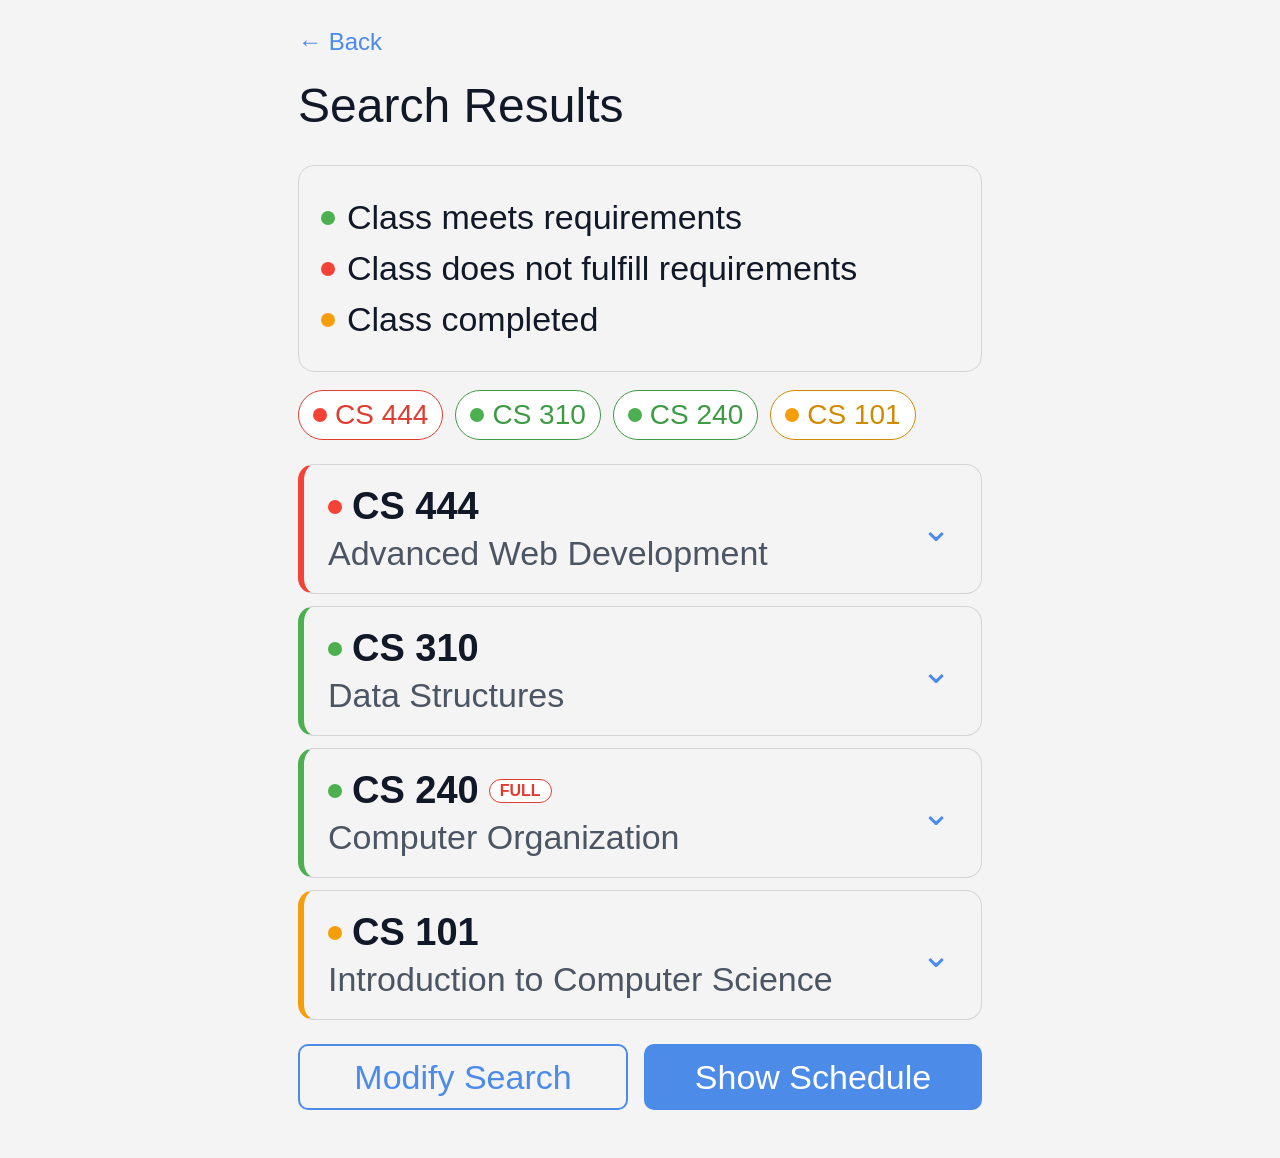
==== results.html @ 7bf7017e "Added search for classes" ====
<!DOCTYPE html>
<html lang="en">
<head>
  <meta charset="UTF-8" />
  <meta name="viewport" content="width=device-width, initial-scale=1.0" />
  <title>Search Results</title>
  <link rel="stylesheet" href="results.css" />
</head>
<body>
  <main class="results-page">
    <a class="back-link" href="search.html">← Back</a>
    <h1>Search Results</h1>

    <section class="legend-card">
      <p><span class="dot green"></span>Class meets requirements</p>
      <p><span class="dot red"></span>Class does not fulfill requirements</p>
      <p><span class="dot orange"></span>Class completed</p>
    </section>

    <section id="chipRow" class="chip-row"></section>
    <section id="resultsList" class="results-list"></section>

    <section class="bottom-actions">
      <a class="outline-button" href="search.html">Modify Search</a>
      <button class="primary-button" type="button" onclick="alert('Mock: schedule shown!')">Show Schedule</button>
    </section>
  </main>

  <script src="results.js"></script>
</body>
</html>
---- results.css ----
*{box-sizing:border-box}
body{margin:0;font-family:Arial,Helvetica,sans-serif;background:#f4f4f4;color:#111827}
.results-page{max-width:720px;margin:28px auto 48px;padding:0 18px}
.back-link{color:#4c8be8;text-decoration:none;font-size:24px}
h1{font-size:48px;font-weight:500;margin:22px 0 32px}
.legend-card,.result-card{border:1px solid #d4d4d8;border-radius:16px;background:#f4f4f4}
.legend-card{padding:20px 22px;margin-bottom:18px}
.legend-card p{font-size:34px;margin:12px 0;display:flex;align-items:center;gap:12px}
.dot{width:14px;height:14px;border-radius:50%;display:inline-block}.green{background:#4caf50}.red{background:#f44336}.orange{background:#f59e0b}
.chip-row{display:flex;flex-wrap:wrap;gap:12px;margin:10px 0 24px}
.chip{padding:8px 14px;border-radius:999px;border:1px solid currentColor;background:#fff;font-size:28px;display:flex;align-items:center;gap:8px}
.chip.green{color:#3e9a45}.chip.red{color:#df3c30}.chip.orange{color:#d08a00}
.results-list{display:flex;flex-direction:column;gap:12px}
.result-card{padding:20px 24px;border-left:6px solid}
.result-top{display:flex;justify-content:space-between;align-items:center}
.result-code{font-size:38px;font-weight:700;display:flex;align-items:center;gap:10px}
.result-title{font-size:34px;color:#4b5563;margin-top:6px}
.result-toggle{border:none;background:none;color:#4c8be8;font-size:36px;cursor:pointer}
.result-details{margin-top:10px;color:#374151;font-size:24px;display:none}
.result-card.open .result-details{display:block}
.bottom-actions{display:flex;gap:16px;margin-top:24px}
.outline-button,.primary-button{flex:1;height:66px;border-radius:10px;font-size:34px;display:flex;align-items:center;justify-content:center;text-decoration:none}
.outline-button{border:2px solid #4c8be8;color:#4c8be8}
.primary-button{border:none;background:#4c8be8;color:#fff}
@media (max-width:900px){h1{font-size:40px}.legend-card p{font-size:24px}.chip{font-size:22px}.result-code{font-size:30px}.result-title{font-size:24px}}
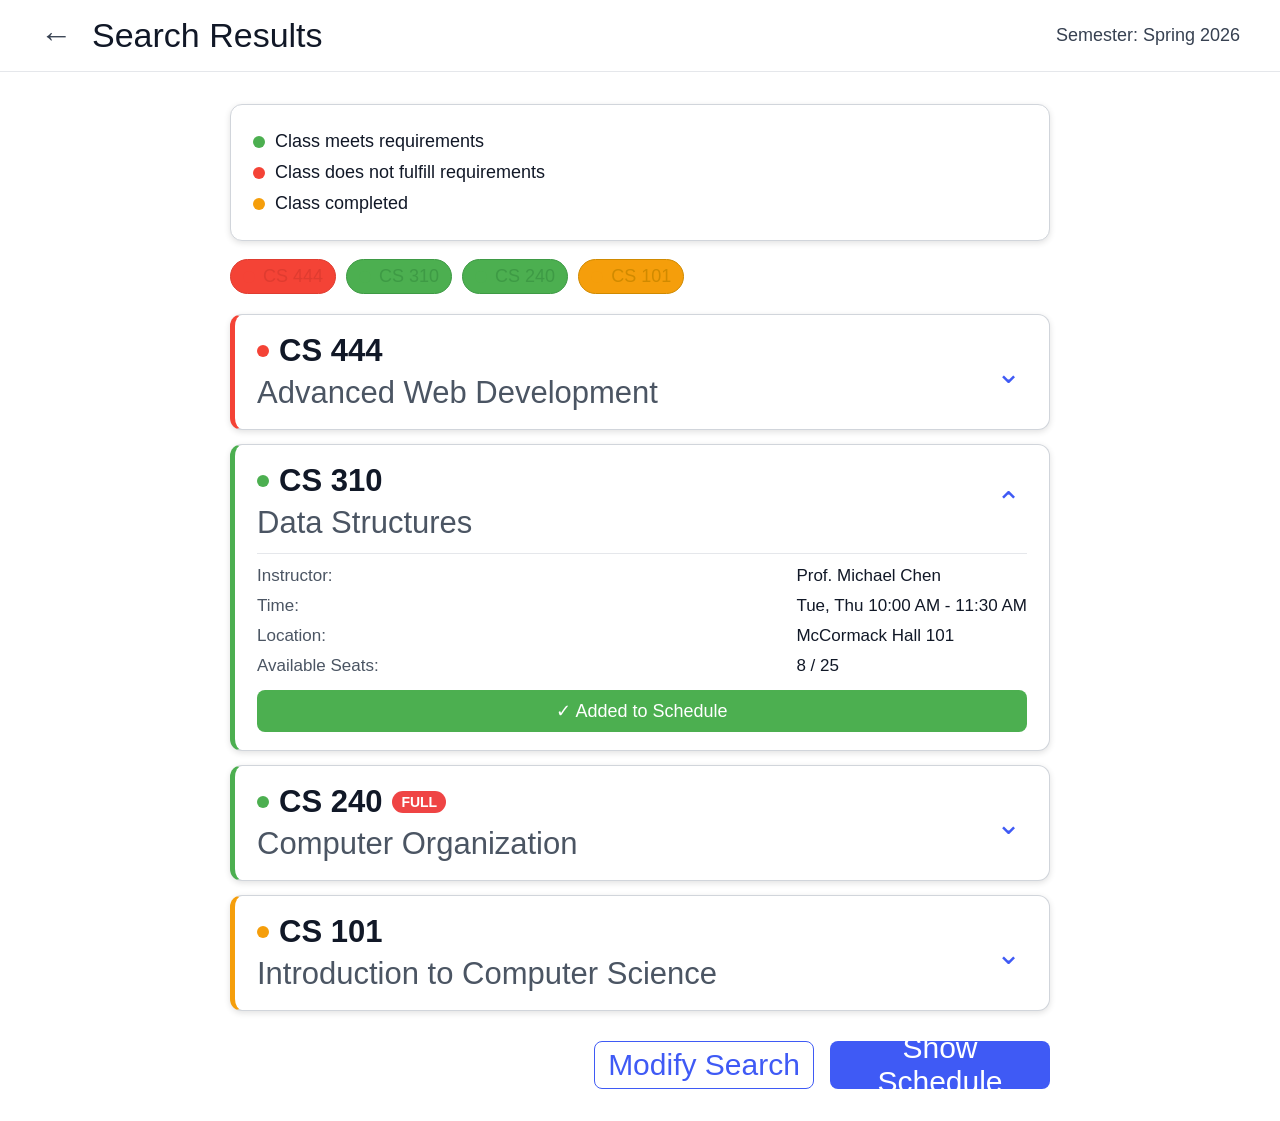
==== commit f96c6aa4: "Changes to results and criteria pages" ====
--- a/results.html
+++ b/results.html
@@ -7,10 +7,13 @@
   <link rel="stylesheet" href="results.css" />
 </head>
 <body>
+  <header class="top-bar">
+    <a class="back-link" href="search.html">←</a>
+    <h1>Search Results</h1>
+    <p class="semester">Semester: Spring 2026</p>
+  </header>
+
   <main class="results-page">
-    <a class="back-link" href="search.html">← Back</a>
-    <h1>Search Results</h1>
-
     <section class="legend-card">
       <p><span class="dot green"></span>Class meets requirements</p>
       <p><span class="dot red"></span>Class does not fulfill requirements</p>
@@ -28,4 +31,4 @@
 
   <script src="results.js"></script>
 </body>
-</html>+</html>
--- a/results.css
+++ b/results.css
@@ -1,25 +1,40 @@
-*{box-sizing:border-box}
-body{margin:0;font-family:Arial,Helvetica,sans-serif;background:#f4f4f4;color:#111827}
-.results-page{max-width:720px;margin:28px auto 48px;padding:0 18px}
-.back-link{color:#4c8be8;text-decoration:none;font-size:24px}
-h1{font-size:48px;font-weight:500;margin:22px 0 32px}
-.legend-card,.result-card{border:1px solid #d4d4d8;border-radius:16px;background:#f4f4f4}
-.legend-card{padding:20px 22px;margin-bottom:18px}
-.legend-card p{font-size:34px;margin:12px 0;display:flex;align-items:center;gap:12px}
-.dot{width:14px;height:14px;border-radius:50%;display:inline-block}.green{background:#4caf50}.red{background:#f44336}.orange{background:#f59e0b}
-.chip-row{display:flex;flex-wrap:wrap;gap:12px;margin:10px 0 24px}
-.chip{padding:8px 14px;border-radius:999px;border:1px solid currentColor;background:#fff;font-size:28px;display:flex;align-items:center;gap:8px}
-.chip.green{color:#3e9a45}.chip.red{color:#df3c30}.chip.orange{color:#d08a00}
-.results-list{display:flex;flex-direction:column;gap:12px}
-.result-card{padding:20px 24px;border-left:6px solid}
-.result-top{display:flex;justify-content:space-between;align-items:center}
-.result-code{font-size:38px;font-weight:700;display:flex;align-items:center;gap:10px}
-.result-title{font-size:34px;color:#4b5563;margin-top:6px}
-.result-toggle{border:none;background:none;color:#4c8be8;font-size:36px;cursor:pointer}
-.result-details{margin-top:10px;color:#374151;font-size:24px;display:none}
-.result-card.open .result-details{display:block}
-.bottom-actions{display:flex;gap:16px;margin-top:24px}
-.outline-button,.primary-button{flex:1;height:66px;border-radius:10px;font-size:34px;display:flex;align-items:center;justify-content:center;text-decoration:none}
-.outline-button{border:2px solid #4c8be8;color:#4c8be8}
-.primary-button{border:none;background:#4c8be8;color:#fff}
-@media (max-width:900px){h1{font-size:40px}.legend-card p{font-size:24px}.chip{font-size:22px}.result-code{font-size:30px}.result-title{font-size:24px}}+* { box-sizing: border-box; }
+body { margin: 0; font-family: Arial, Helvetica, sans-serif; color: #111827; background: #fff; }
+.top-bar { height: 72px; display: flex; align-items: center; border-bottom: 1px solid #e5e7eb; padding: 0 40px; }
+.back-link { text-decoration: none; color: #374151; font-size: 32px; margin-right: 20px; }
+.top-bar h1 { margin: 0; font-size: 34px; font-weight: 400; }
+.semester { margin-left: auto; color: #374151; font-size: 18px; }
+
+.results-page { max-width: 900px; margin: 0 auto; padding: 32px 40px; }
+.legend-card,.result-card { border: 1px solid #d1d5db; border-radius: 12px; background: #fff; box-shadow: 0 2px 6px rgba(0,0,0,0.12); }
+.legend-card { padding: 16px 22px; margin-bottom: 18px; }
+.legend-card p { margin: 10px 0; font-size: 18px; display: flex; align-items: center; gap: 10px; }
+.dot { width: 12px; height: 12px; border-radius: 50%; display: inline-block; }
+.green { background: #4caf50; }
+.red { background: #f44336; }
+.orange { background: #f59e0b; }
+.chip-row { display: flex; flex-wrap: wrap; gap: 10px; margin: 8px 0 20px; }
+.chip { border: 1px solid currentColor; border-radius: 999px; padding: 6px 12px; font-size: 18px; display: flex; align-items: center; gap: 8px; }
+.chip.green { color: #3e9a45; } .chip.red { color: #df3c30; } .chip.orange { color: #d08a00; }
+
+.results-list { display: flex; flex-direction: column; gap: 14px; }
+.result-card { border-left: 5px solid; padding: 18px 22px; }
+.result-top { display: flex; justify-content: space-between; align-items: center; }
+.result-code { font-size: 31px; font-weight: 700; display: flex; align-items: center; gap: 10px; }
+.result-title { margin-top: 6px; font-size: 31px; color: #4b5563; }
+.full-badge { color: #fff; background: #ef4444; font-size: 14px; border-radius: 999px; padding: 3px 9px; }
+.result-toggle { border: none; background: none; color: #3f5af5; font-size: 30px; cursor: pointer; }
+.result-details { display: none; margin-top: 12px; border-top: 1px solid #e5e7eb; padding-top: 12px; }
+.result-card.open .result-details { display: block; }
+.details-grid { display: grid; grid-template-columns: 1fr auto; gap: 10px 24px; font-size: 17px; }
+.details-grid strong { font-weight: 400; color: #4b5563; }
+.added-button { margin-top: 14px; width: 100%; height: 42px; border: none; border-radius: 8px; background: #4caf50; color: #fff; font-size: 18px; }
+
+.bottom-actions { display: flex; justify-content: flex-end; gap: 16px; margin-top: 30px; }
+.outline-button,.primary-button {
+  width: 220px; height: 48px; border-radius: 8px; font-size: 30px; display: flex;
+  align-items: center; justify-content: center; text-decoration: none; cursor: pointer; transition: outline 0.15s ease;
+}
+.outline-button { border: 1px solid #3f5af5; color: #3f5af5; background: #fff; }
+.primary-button { border: none; color: #fff; background: #3f5af5; }
+.outline-button:hover,.primary-button:hover,.result-toggle:hover { outline: 3px solid rgba(59,130,246,0.25); }
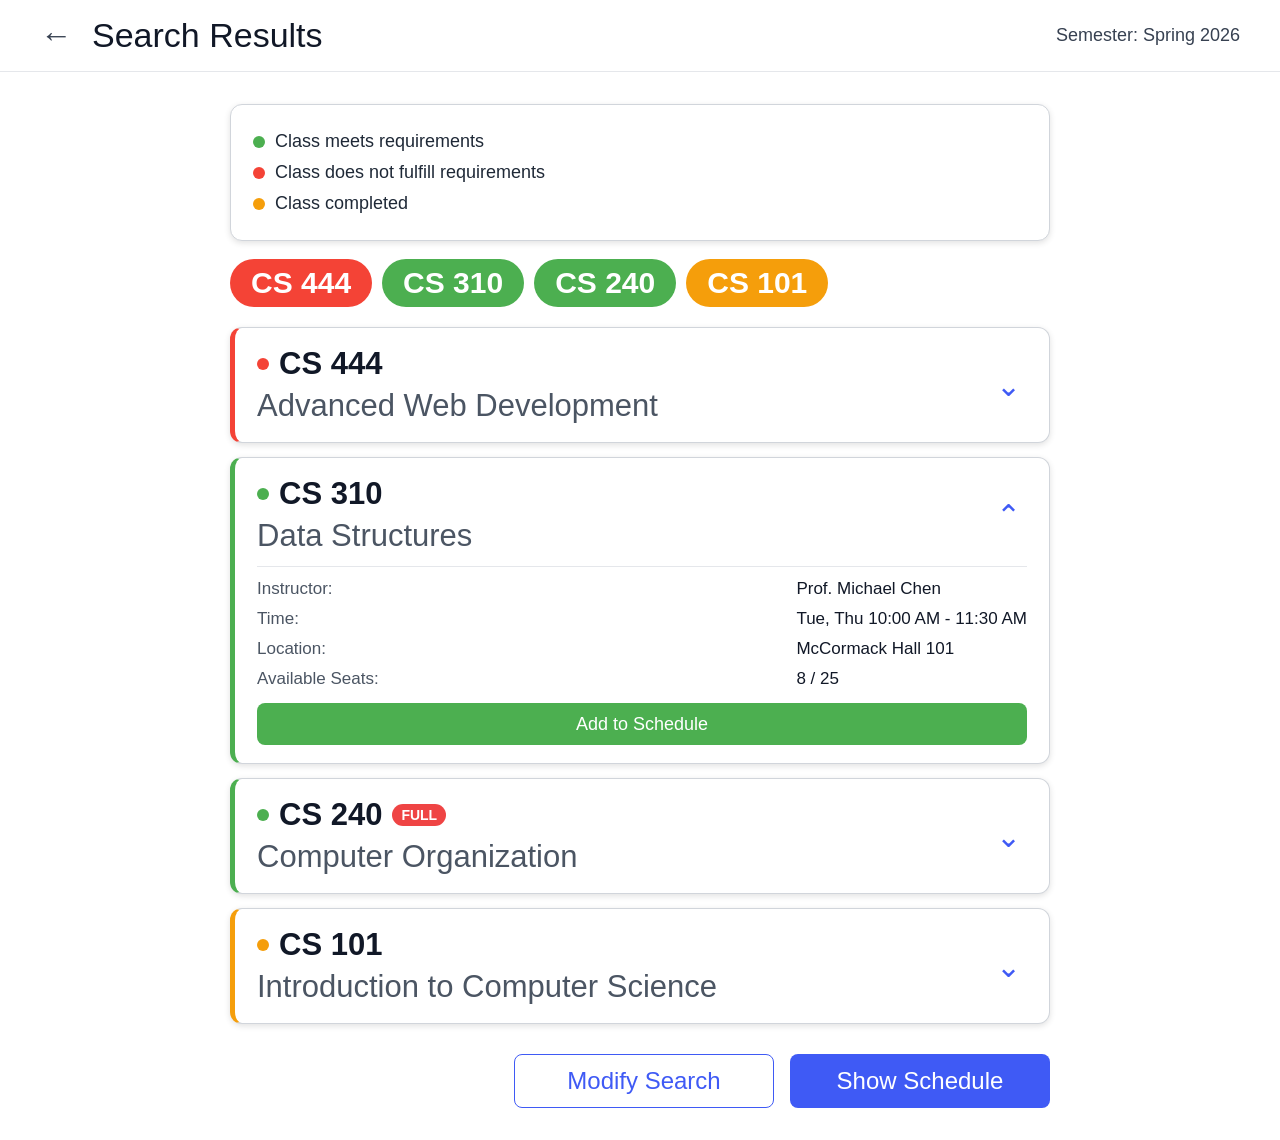
==== commit 93735436: "Merge pull request #1 from OqO3/main Added search for classes" ====
--- a/results.html
+++ b/results.html
@@ -25,7 +25,7 @@
 
     <section class="bottom-actions">
       <a class="outline-button" href="search.html">Modify Search</a>
-      <button class="primary-button" type="button" onclick="alert('Mock: schedule shown!')">Show Schedule</button>
+      <a class="primary-button" href="schedule.html">Show Schedule</a>
     </section>
   </main>
 
--- a/results.css
+++ b/results.css
@@ -8,14 +8,14 @@
 .results-page { max-width: 900px; margin: 0 auto; padding: 32px 40px; }
 .legend-card,.result-card { border: 1px solid #d1d5db; border-radius: 12px; background: #fff; box-shadow: 0 2px 6px rgba(0,0,0,0.12); }
 .legend-card { padding: 16px 22px; margin-bottom: 18px; }
-.legend-card p { margin: 10px 0; font-size: 18px; display: flex; align-items: center; gap: 10px; }
+.legend-card p { margin: 10px 0; font-size: 18px; color: #1f2937; font-weight: 500; display: flex; align-items: center; gap: 10px; }
 .dot { width: 12px; height: 12px; border-radius: 50%; display: inline-block; }
 .green { background: #4caf50; }
 .red { background: #f44336; }
 .orange { background: #f59e0b; }
 .chip-row { display: flex; flex-wrap: wrap; gap: 10px; margin: 8px 0 20px; }
-.chip { border: 1px solid currentColor; border-radius: 999px; padding: 6px 12px; font-size: 18px; display: flex; align-items: center; gap: 8px; }
-.chip.green { color: #3e9a45; } .chip.red { color: #df3c30; } .chip.orange { color: #d08a00; }
+.chip { border: 1px solid transparent; border-radius: 999px; padding: 6px 20px; font-size: 30px; font-weight: 600; color: #ffffff; }
+.chip.green { background: #4caf50; } .chip.red { background: #f44336; } .chip.orange { background: #f59e0b; }
 
 .results-list { display: flex; flex-direction: column; gap: 14px; }
 .result-card { border-left: 5px solid; padding: 18px 22px; }
@@ -28,11 +28,16 @@
 .result-card.open .result-details { display: block; }
 .details-grid { display: grid; grid-template-columns: 1fr auto; gap: 10px 24px; font-size: 17px; }
 .details-grid strong { font-weight: 400; color: #4b5563; }
-.added-button { margin-top: 14px; width: 100%; height: 42px; border: none; border-radius: 8px; background: #4caf50; color: #fff; font-size: 18px; }
+.added-button { margin-top: 14px; width: 100%; height: 42px; border: none; border-radius: 8px; background: #4caf50; color: #fff; font-size: 18px; cursor: pointer; }
+.add-status { margin: 10px 0 0; font-size: 15px; color: #15803d; display: none; }
+.add-status.show { display: block; }
+.blocked-status { margin: 10px 0 0; font-size: 15px; color: #b91c1c; display: none; }
+.blocked-status.show { display: block; }
+.added-button.blocked { background: #9ca3af; cursor: not-allowed; }
 
 .bottom-actions { display: flex; justify-content: flex-end; gap: 16px; margin-top: 30px; }
 .outline-button,.primary-button {
-  width: 220px; height: 48px; border-radius: 8px; font-size: 30px; display: flex;
+  width: 260px; height: 54px; border-radius: 8px; font-size: 24px; display: flex;
   align-items: center; justify-content: center; text-decoration: none; cursor: pointer; transition: outline 0.15s ease;
 }
 .outline-button { border: 1px solid #3f5af5; color: #3f5af5; background: #fff; }
